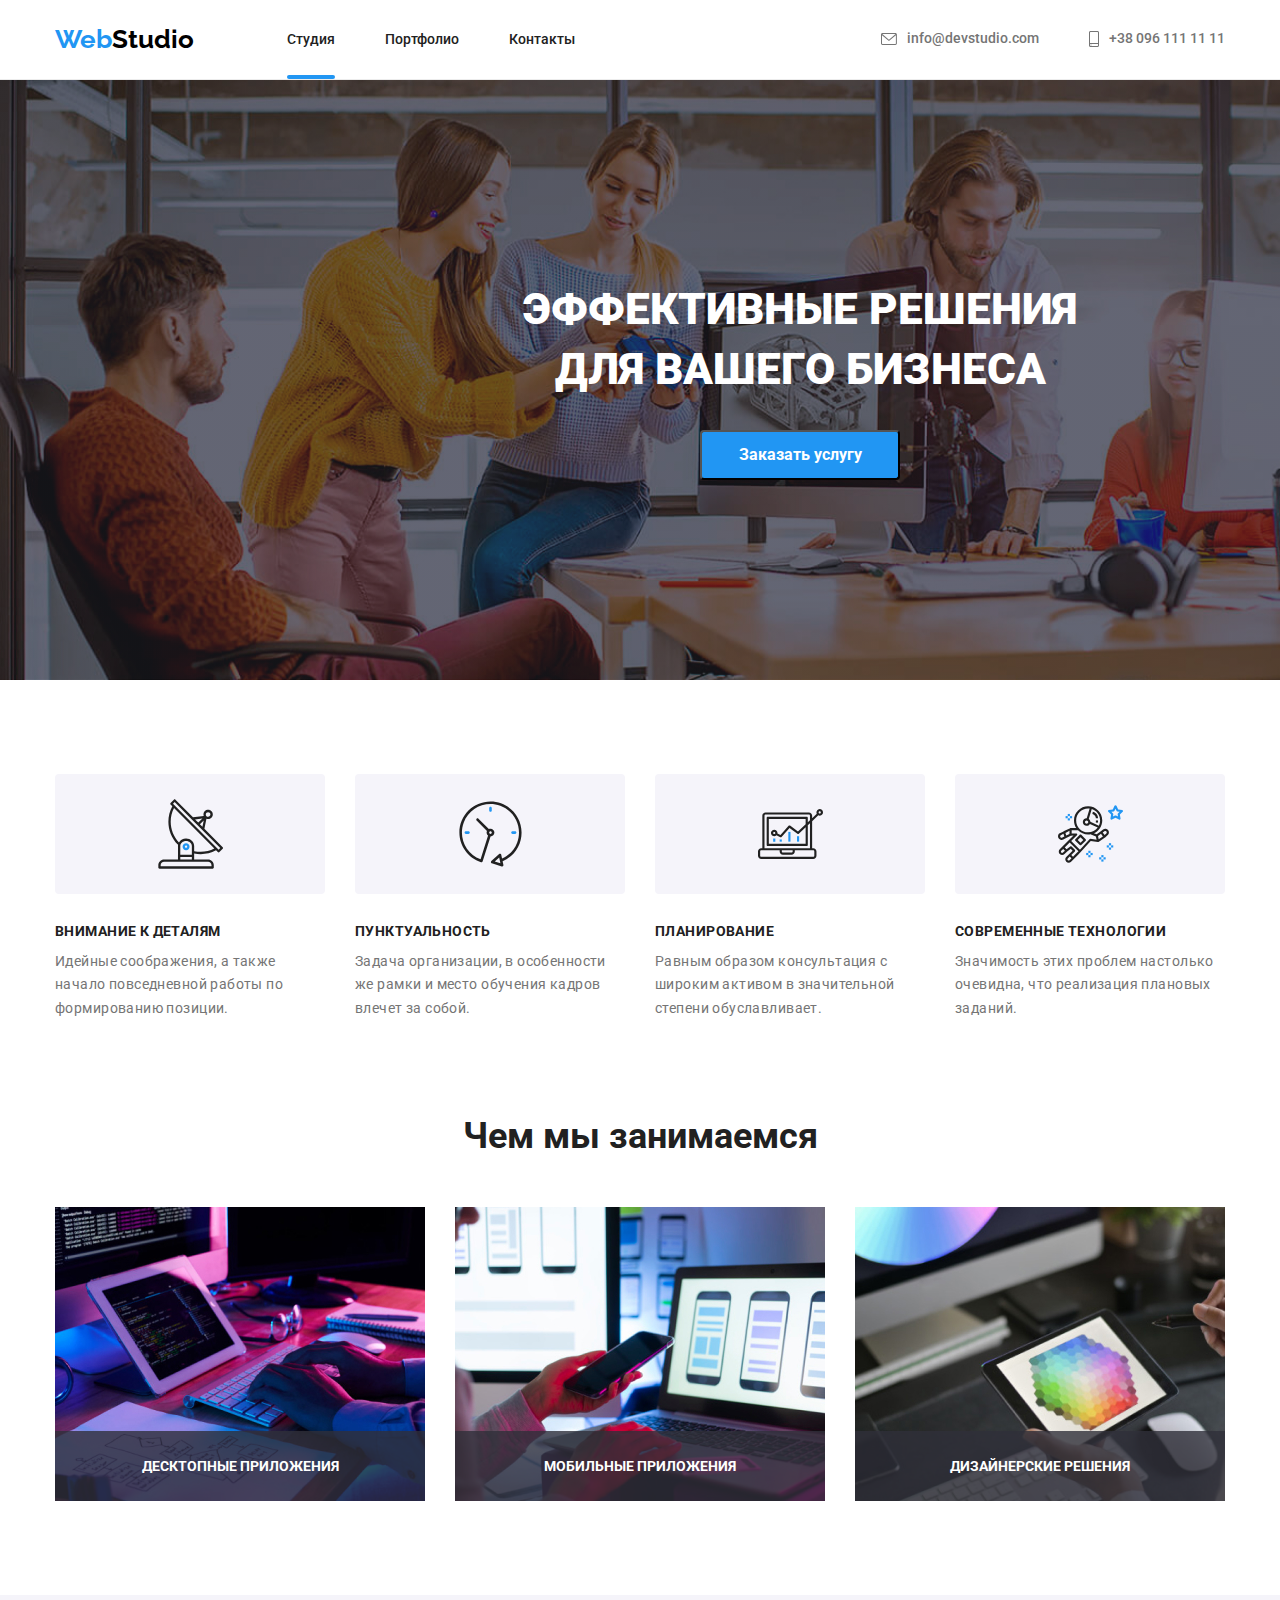
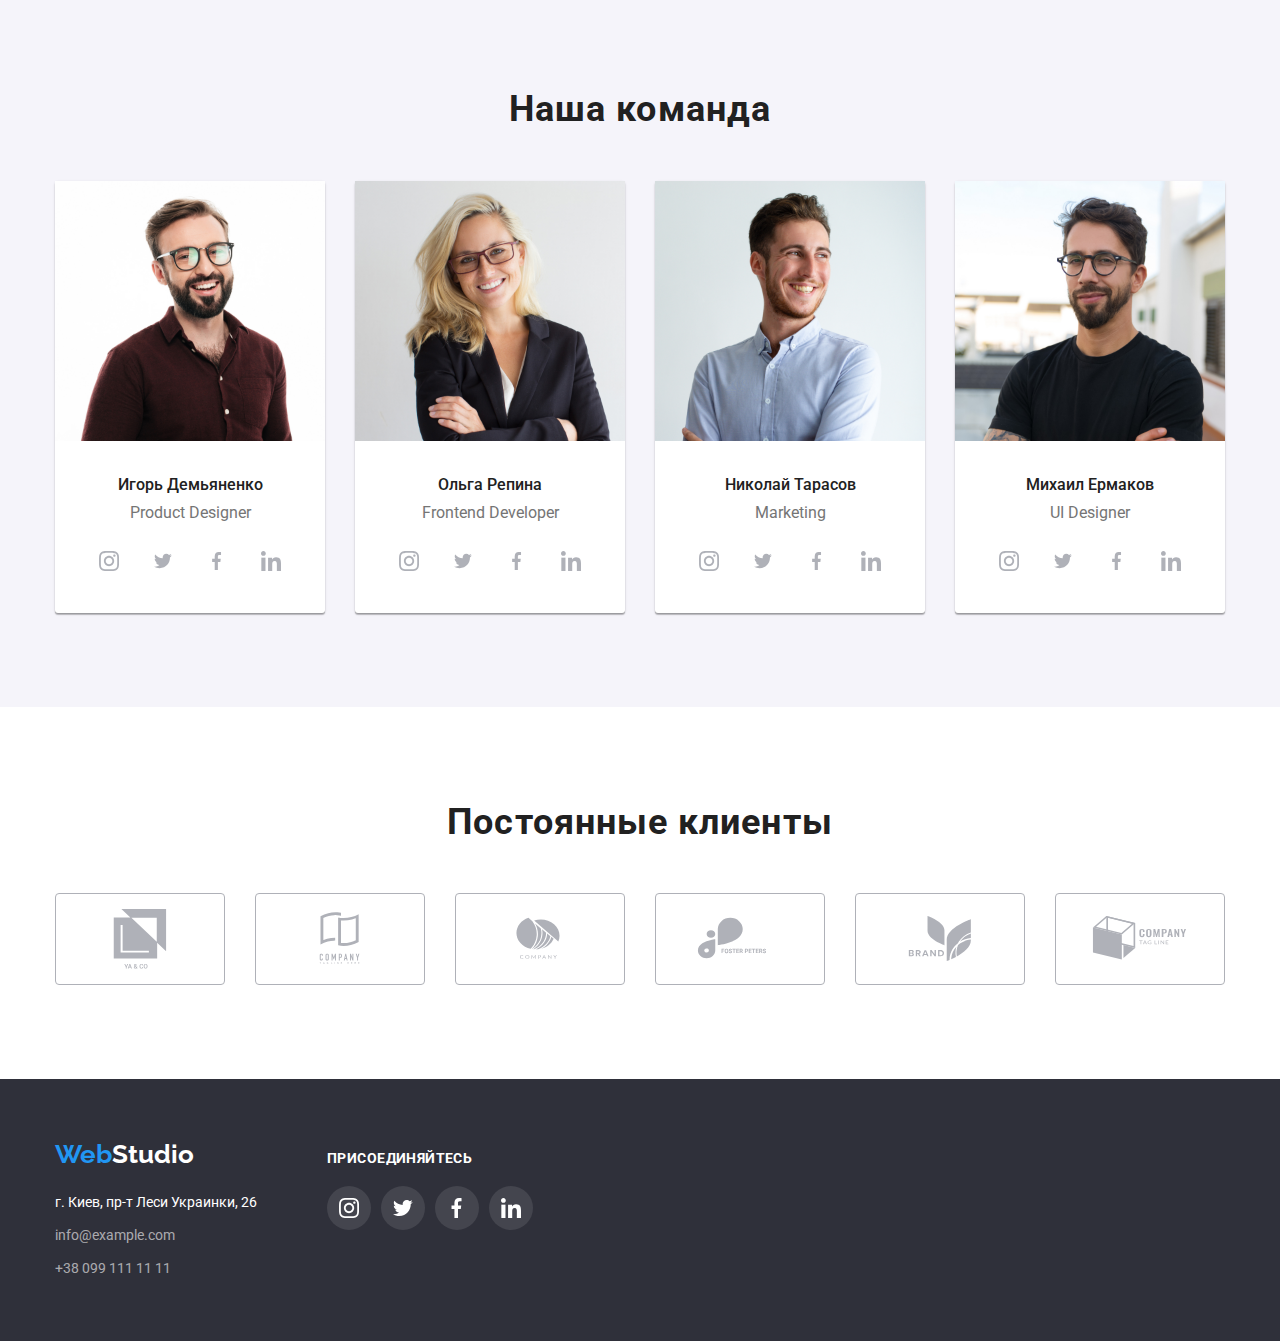
==== index.html @ a70786e5 "копия 5 ДЗ" ====
<!DOCTYPE html>
<html lang="en">
<head>
<meta charset="UTF-8">
<meta http-equiv="X-UA-Compatible" content="IE=edge">
<meta name="viewport" content="width=device-width, initial-scale=1.0">
<title>Document</title>
<link rel="preconnect" href="https://fonts.googleapis.com">
<link rel="preconnect" href="https://fonts.gstatic.com" crossorigin>
<link href="https://fonts.googleapis.com/css2?family=Raleway:wght@700&family=Roboto:wght@400;500;700;900&display=swap"
    rel="stylesheet">
<link rel="stylesheet" href="./css/modern-normalize.css">
<link rel="stylesheet" href="css/styles.css">
</head>
<body>
    <header class="header">
        <div class="container">
        <nav class="header-nav">
        <a href="./index.html" class="logo">Web<span class="black">Studio</span></a>
        <ul class="site-nav">
            <li class="items"><a href="./index.html" class="link current">Студия</a></li>
            <li class="items"><a href="./portfolio.html" class="link">Портфолио</a></li>
            <li class="items"><a href="" class="link">Контакты</a></li>
        </ul>
        <ul class="site-contacts">
            <li class="items">
                <a href="mailto:info@devstudio.com" class="site-contacts-link ">
                <svg class="header-icons" width="16px" height="12px">
                <use href="images/icons.svg#icon-envelope"></use>
                </svg>
                info@devstudio.com</a>
            </li>
            <li class="items">
                <a href="tel:+380961111111" class="site-contacts-link"">
                <svg class="header-icons" width="10px" height="16px">
                <use href="images/icons.svg#icon-smartphone"></use>
                </svg>
                +38 096 111 11 11</a>
            </li>
        </ul>
        </div>
    </header>
    <main>
    <section class="hero">
        <div class="container">
        <h1>Эффективные решения <br> для вашего бизнеса</h1>
        <button type="button" class="buttons" data-modal-open>Заказать услугу</button>
    </div>
    </section> 
    <section class="section-advantage">
        <div class="container">
            <ul class="advantage-logo-lits">    
            </ul>
        <ul class="advantage">
            <li class="list">
                <div class="advantage-logo-item">
                    <svg width="65px" height="70px">
                        <use href="./images/icons.svg#icon-group">
                        </use>
                    </svg>
                </div>
                <h3 class="meaning">Внимание к деталям</h3>
                <p class="example">Идейные соображения, а также начало повседневной работы по формированию позиции.</p>
            </li>
            <li class="list">
                <div class="advantage-logo-item">
                    <svg width="65px" height="70px">
                        <use href="./images/icons.svg#icon-clock">
                        </use>
                    </svg>
                </div>
                <h3 class="meaning">Пунктуальность</h3>
                <p class="example">Задача организации, в особенности же рамки и место обучения кадров влечет за собой.</p>
            </li>
            <li class="list">
                <div class="advantage-logo-item">
                    <svg width="65px" height="70px">
                        <use href="./images/icons.svg#icon-diagram">
                        </use>
                    </svg>
                </div>
                <h3 class="meaning">Планирование</h3>
                <p class="example">Равным образом консультация с широким активом в значительной степени обуславливает.</p>
            </li>
            <li class="list">
                <div class="advantage-logo-item">
                    <svg width="65px" height="70px">
                        <use href="./images/icons.svg#icon-astronaut">
                        </use>
                    </svg>
                </div>
                <h3 class="meaning">Современные технологии</h3>
                <p class="example">Значимость этих проблем настолько очевидна, что реализация плановых заданий.</p>
            </li>
        </ul> 
    </div>
    
    </section>
    <section class="section-line">
        <div class="container">
    <h2>Чем мы занимаемся</h2>
    <ul class="line">
    <li class="list">
        <img src="./images/computer.jpg" alt="работа на ПК" width="370">
    <p class="section-line-text">ДЕСКТОПНЫЕ ПРИЛОЖЕНИЯ</p>
    </li>
    <li class="list">
        <img src="./images/phone.jpg" alt="приложение для смартфона" width="370">
    <p class="section-line-text">МОБИЛЬНЫЕ ПРИЛОЖЕНИЯ</p>
    </li>
    <li class="list">
        <img src="./images/ipad.jpg" alt="выбор цвета на планшете" width="370">
    <p class="section-line-text">ДИЗАЙНЕРСКИЕ РЕШЕНИЯ</p>
    </li>
    </ul>
    </div>
    </section>
    <section class="section-employee">
        <div class="container">
        <h2>Наша команда</h2>
        <ul class="line">
            <li class="list">
                <img src="./images/igor.jpg" alt="фото Игоря" width="270">
                <div class="employee">
                <h3 class="name">Игорь Демьяненко</h3>
                <p class="department">Product Designer</p>
                <ul class="employee-logo-list">
                    <li class="employee-logo-item">
                        <a href="" class="employee-logo-link">
                            <svg class="employee-logo-icon" width="20px" height="20px">
                                <use href="images/icons.svg#icon-instagram"></use>
                            </svg>
                        </a>
                    </li>
                    <li class="employee-logo-item">
                        <a href="" class="employee-logo-link">
                            <svg class="employee-logo-icon" width="20px" height="16px">
                                <use href="images/icons.svg#icon-twitter"></use>
                            </svg>
                        </a>
                    </li>
                    <li class="employee-logo-item">
                        <a href="" class="employee-logo-link">
                            <svg class="employee-logo-icon" width="10px" height="20px">
                                <use href="images/icons.svg#icon-facebook"></use>
                            </svg>
                        </a>
                    </li>
                    <li class="employee-logo-item">
                        <a href="" class="employee-logo-link">
                            <svg class="employee-logo-icon" width="20px" height="20px">
                                <use href="images/icons.svg#icon-linkedin"></use>
                            </svg>
                        </a>
                    </li>
                </ul>
                </div>
            </li>
            <li class="list">
                
                <img src="./images/olga.jpg" alt="фото Ольги" width="270">
                <div class="employee">
                <h3 class="name">Ольга Репина</h3>
                <p class="department">Frontend Developer</p>
                <ul class="employee-logo-list">
                    <li class="employee-logo-item">
                        <a href="" class="employee-logo-link">
                            <svg class="employee-logo-icon" width="20px" height="20px">
                                <use href="images/icons.svg#icon-instagram"></use>
                            </svg>
                        </a>
                    </li>
                    <li class="employee-logo-item">
                        <a href="" class="employee-logo-link">
                            <svg class="employee-logo-icon" width="20px" height="16px">
                                <use href="images/icons.svg#icon-twitter"></use>
                            </svg>
                        </a>
                    </li>
                    <li class="employee-logo-item">
                        <a href="" class="employee-logo-link">
                            <svg class="employee-logo-icon" width="10px" height="20px">
                                <use href="images/icons.svg#icon-facebook"></use>
                            </svg>
                        </a>
                    </li>
                    <li class="employee-logo-item">
                        <a href="" class="employee-logo-link">
                            <svg class="employee-logo-icon" width="20px" height="20px">
                                <use href="images/icons.svg#icon-linkedin"></use>
                            </svg>
                        </a>
                    </li>
                </ul>
            </div>
            </li>
            <li class="list">
                <img src="./images/nikolay.jpg" alt="фото Николая" width="270">
                <div class="employee">
                <h3 class="name">Николай Тарасов</h3>
                <p class="department">Marketing</p>
                <ul class="employee-logo-list">
                    <li class="employee-logo-item">
                        <a href="" class="employee-logo-link">
                            <svg class="employee-logo-icon" width="20px" height="20px">
                                <use href="images/icons.svg#icon-instagram"></use>
                            </svg>
                        </a>
                    </li>
                    <li class="employee-logo-item">
                        <a href="" class="employee-logo-link">
                            <svg class="employee-logo-icon" width="20px" height="16px">
                                <use href="images/icons.svg#icon-twitter"></use>
                            </svg>
                        </a>
                    </li>
                    <li class="employee-logo-item">
                        <a href="" class="employee-logo-link">
                            <svg class="employee-logo-icon" width="10px" height="20px">
                                <use href="images/icons.svg#icon-facebook"></use>
                            </svg>
                        </a>
                    </li>
                    <li class="employee-logo-item">
                        <a href="" class="employee-logo-link">
                            <svg class="employee-logo-icon" width="20px" height="20px">
                                <use href="images/icons.svg#icon-linkedin"></use>
                            </svg>
                        </a>
                    </li>
                </ul>
            </div>
            </li>
            <li class="list">
                <img src="./images/mihail.jpg" alt="фото Михаила" width="270">
                <div class="employee">
                <h3 class="name">Михаил Ермаков</h3>
                <p class="department">UI Designer</p>
                <ul class="employee-logo-list">
                    <li class="employee-logo-item">
                        <a href="" class="employee-logo-link">
                            <svg class="employee-logo-icon" width="20px" height="20px">
                                <use href="images/icons.svg#icon-instagram"></use>
                            </svg>
                        </a>
                    </li>
                    <li class="employee-logo-item">
                        <a href="" class="employee-logo-link">
                            <svg class="employee-logo-icon" width="20px" height="16px">
                                <use href="images/icons.svg#icon-twitter"></use>
                            </svg>
                        </a>
                    </li>
                    <li class="employee-logo-item">
                        <a href="" class="employee-logo-link">
                            <svg class="employee-logo-icon" width="10px" height="20px">
                                <use href="images/icons.svg#icon-facebook"></use>
                            </svg>
                        </a>
                    </li>
                    <li class="employee-logo-item">
                        <a href="" class="employee-logo-link">
                            <svg class="employee-logo-icon" width="20px" height="20px">
                                <use href="images/icons.svg#icon-linkedin"></use>
                            </svg>
                        </a>
                    </li>
                </ul>
            </div>
            </li>
        </ul>
        </div>
    </section>
    <section class="company"> 
        <div class="container">
            <h2 class="company-name">
                Постоянные клиенты
            </h2>
            <ul class="company-logo-list">
                <li class="company-logo-item">
                    <a href="" class="company-logo-link">
                        <svg class="company-logo-icon" width="106px" height="60px">
                            <use href="images/icons.svg#icon-union"></use>
                        </svg>
                    </a>
                </li>
                <li class="company-logo-item">
                    <a href="" class="company-logo-link">
                        <svg class="company-logo-icon" width="106px" height="60px">
                            <use href="images/icons.svg#icon-company"></use>
                        </svg>
                    </a>
                </li>
                <li class="company-logo-item">
                    <a href="" class="company-logo-link">
                        <svg class="company-logo-icon" width="106px" height="60px">
                            <use href="images/icons.svg#icon-orange"></use>
                        </svg>
                    </a>
                </li>
                <li class="company-logo-item">
                    <a href="" class="company-logo-link">
                        <svg class="company-logo-icon" width="106px" height="60px">
                            <use href="images/icons.svg#icon-foster"></use>
                        </svg>
                    </a>
                </li>
                <li class="company-logo-item">
                    <a href="" class="company-logo-link">
                        <svg class="company-logo-icon" width="106px" height="60px">
                            <use href="images/icons.svg#icon-brand"></use>
                        </svg>
                    </a> 
                </li>
                <li class="company-logo-item">
                    <a href="" class="company-logo-link">
                        <svg class="company-logo-icon" width="106px" height="60px">
                            <use href="images/icons.svg#icon-tag"></use>
                        </svg>
                    </a>
                </li>
            </ul>
        </div>     
    </section>
    </main>
    <footer class="footer-section">
        <div class="container">
            <ul class="footer-nav">
                <li>
                    <a href="./index.html" class="logo">Web<span class="white">Studio</span></a>
                    <p>г. Киев, пр-т Леси Украинки, 26</p>
                    <ul>
                        <li class="link"><a href="mailto:info@example.com" class="collor">info@example.com</a></li>
                        <li class="link"><a href="tel:+380991111111" class="collor">+38 099 111 11 11</a></li>
                    </ul>
                </li>
                <li class="conecting-list">
                    <h3>ПРИСОЕДИНЯЙТЕСЬ</h3>
                    <ul class="footer-logo-list">
                        <li class="footer-logo-item">
                            <a href="" class="footer-logo-link">
                                <svg class="footer-logo-icon" width="20px" height="20px">
                                    <use href="images/icons.svg#icon-instagram"></use>
                                </svg>
                            </a>
                        </li>
                        <li class="footer-logo-item">
                            <a href="" class="footer-logo-link">
                                <svg class="footer-logo-icon" width="20px" height="20px">
                                    <use href="images/icons.svg#icon-twitter"></use>
                                </svg>
                            </a>
                        </li>
                        <li class="footer-logo-item">
                            <a href="" class="footer-logo-link">
                                <svg class="footer-logo-icon" width="20px" height="20px">
                                    <use href="images/icons.svg#icon-facebook"></use>
                                </svg>
                            </a>
                        </li>
                        <li class="footer-logo-item">
                            <a href="" class="footer-logo-link">
                                <svg class="footer-logo-icon" width="20px" height="20px">
                                    <use href="images/icons.svg#icon-linkedin"></use>
                                </svg>
                            </a>
                        </li>
                    </ul>
                </li>
            </ul>
        </div>
    </footer>
<div class="backdrop is-hidden" data-modal>
    <div class="modal">
        <button type="button" class="modal-close" data-modal-close>
            <svg class="modal-button-close" width="11px" height="11px">
                <use href="images/icons.svg#icon-close"></use>
            </svg> 
        </button>
    </div>
</div>   
<script src="./js/modal.js"></script>
</body>
</html>
---- css/styles.css ----
:root {
  --primary-text-collor: #757575;
  --title-text-collor: #212121;
  --accent-collor: #2196f3;
  --white-collor: #ffffff;
}

/* основной цвет текста #757575 */
/* вторичный цвет текста #212121 */
/* текст с прозрачностью rgba(255, 255, 255, 0.6)*/
/* белый #FFFFFF */
/* акцент #2196F3 */

h1,
h2,
h3,
h4,
h5,
h6,
p {
  margin: 0;
}
ul {
  margin: 0;
  padding: 0;
}
li {
  list-style-type: none;
}
a {
  text-decoration: none;
}

body {
  background-color: var(--white-collor);
  color: var(--primary-text-collor);
  font-family: roboto, sans-serif;
}
/* logo */
.header {
  padding-top: 24px;
  padding-bottom: 24px;
  border-bottom: 1px solid #ececec;
}
.header-nav {
  display: flex;
  align-items: center;
}

.site-contacts .items {
  margin-right: 50px;
}
.site-contacts .items:last-child {
  margin-right: 0;
}
.site-nav .items {
  margin-right: 50px;
}
.site-nav .items:last-child {
  margin-right: 0;
}
.site-nav {
  margin-left: 93px;
}

.logo {
  font-family: raleway;
  font-weight: bold;
  font-size: 26px;
  line-height: 1.19;
  color: #2196f3;
}
.logo .black {
  color: #000000;
}
/* site-nav */
.site-nav {
  display: flex;
  align-items: center;
}

.site-nav .link{
   color: var(--title-text-collor);
   position: relative;
   transition: color 250ms linear;
}
.current::after {
  content: '';
  width: 100%;
  height: 4px;
  background-color: #2196f3;
  border-radius: 4px;
  position: absolute;
  bottom: -32px;
  left: 0;
}
.site-nav a {
  color: var(--title-text-collor);
  font-weight: 500;
  font-size: 14px;
  line-height: 1.14;
}
.site-nav .link:hover,
.site-nav .link:focus {
  color: #2196f3;
}
/* site-contacts */
.site-contacts {
  display: flex;
  margin-left: auto;
}
.site-contacts-link {
  color: var(--primary-text-collor);
  font-weight: 500;
  font-size: 14px;
  line-height: 1.14;
  display: flex;
  justify-content: center;
  align-items: center;
    transition: color 250ms linear;
}
.header-icons {
  margin-right: 10px;
  fill: var(--primary-text-collor);
}

.site-contacts-link:focus,
.site-contacts-link:hover {
  color: #2196f3;
}
.site-contacts-link:focus .header-icons,
.site-contacts-link:hover .header-icons {
  fill:#2196f3 ;
}
  /*footer-section */
.footer-section {
  font-size: 14px;
  line-height: 1.71;
  color: var(--white-collor);
  background-color: #2f303a;
  padding-top: 60px;
  padding-bottom: 60px;
}
.logo .white {
  color: var(--white-collor);
}
.footer-section p {
  margin-top: 20px;
}
.footer-section .link {
  margin-top: 9px;
  transition: color 250ms linear, background-color 250ms linear;
}
.footer-section .collor {
  color: rgba(255, 255, 255, 0.6);
}
.footer-section .link:hover,
.footer-section .link:focus {
  color: #2196f3;
}
.footer-logo-list {
    display: flex;
    justify-content: center;
  }
  .footer-logo-item:not(:last-child) {
    margin-right: 10px;
  }
  .footer-logo-item {
    display: flex;
    align-items: center;
    justify-content: center;
    width: 44px;
    height: 44px;
  }

  .footer-logo-link {
    width: 100%;
    height: 100%;
    border-radius: 50%;
    display: flex;
    align-items: center;
    justify-content: center;
    background-color: rgba(255, 255, 255, 0.1);
    transition: background-color 250ms linear, fill 250ms linear ;
  }
  .footer-logo-icon{
    fill:  rgba(255, 255, 255, 1);
    transition: background-color 2500ms linear;
  }
  .footer-logo-link:hover,  
  .footer-logo-link:focus {
    background-color: #2196f3;
  }
  .footer-logo-link:hover .footer-logo-icon,
  .footer-logo-link:focus .footer-logo-icon {
    fill:  rgba(255, 255, 255, 1);
    background-color:#2196f3;
  }
  .footer-nav{
    display: flex;
    align-items: baseline;
  }
  .conecting-list{
    margin-left: 70px;
  }
  .conecting-list h3{
  font-family: Roboto;
  font-size: 14px;
  font-style: normal;
  font-weight: 700;
  line-height: 16px;
  letter-spacing: 0.03em;
  text-align: left;
  margin-bottom: 20px;

  }
  /* hero */
  .hero {
    background-color: #2f303a;
    background-image: linear-gradient(
        rgba(47, 48, 58, 0.4),
        rgba(47, 48, 58, 0.4)
      ),
      url(../images/hero.jpg);
    background-repeat: no-repeat;
    background-position: center;
    text-align: center;
    padding-top: 200px;
    padding-bottom: 200px;
    max-width: 1600px;
    min-width: 1600px;
    margin: 0 auto;
  }

  .hero h1 {
    font-weight: 900;
    font-size: 44px;
    line-height: 1.36;
    color: var(--white-collor);
    text-transform: uppercase;
    margin-bottom: 30px;
  }
  .hero .buttons {
    font-family: roboto, sans-serif;
    font-weight: bold;
    font-size: 16px;
    line-height: 1.87;
    width: 200px;
    height: 50px;
    border-radius: 4px;
    color: var(--white-collor);
    background: #2196f3;
  }
  /* section-line */
  .line {
    display: flex;
  }
  .line .list:not(:last-child) {
    margin-right: 30px;
  }
  /* section-advantage */
  .section-advantage {
    padding-top: 94px;
    padding-bottom: 94px;
  }
  .advantage-logo-lits {
    display: flex;
  }
  .advantage-logo-item {
    display: flex;
    align-items: center;
    justify-content: center;
    width: 270px;
    height: 120px;
    background-color: #f5f4fa;
    margin-bottom: 30px;
    border-radius: 4px;
  }
  .advantage-logo-item:not(:last-child) {
    margin-right: 30px;
  }

  .advantage-logo-icon {
    width: 100%;
    height: 100%;
  }
  .advantage {
    display: flex;
  }
  .advantage .list {
    width: 270px;
  }
  .advantage .list:not(:last-child) {
    margin-right: 30px;
  }
  /* .section-line */
  .section-line {
    padding-bottom: 94px;
  }
  .section-line .line {
    justify-content: center;
  }

  .section-line h2 {
    text-align: center;
    color: #212121;
    margin-bottom: 50px;
    font-size: 36px;
    line-height: 42px;
  }
  .section-line .list:not(:last-child) {
    margin-right: 30px;
  }
  /* .images-text-wrap{
  position: relative;
  overflow: hidden;
}
  .images-text{
  position: absolute;
  left: 0;
  top: 0;
  font-style: 18px;
  line-height: 1.5;
  padding: 63px 24px;
  color: #ffffff;
  background-color: rgba(33, 150, 243, 0.9);
  height: 100%;
  transform: translateY(100%);
  transition: transform 250ms;
} */
  .section-line .list{
    position: relative;
    display: flex;
  }
  .section-line-text{
    width: 370px;
    height: 70px;
    padding-top: 27px;
    color: #FFFFFF;
    left: 0;
    bottom: 0;
    position: absolute;
    font-family: Roboto;
    font-size: 14px;
    font-style: normal;
    font-weight: 700;
    line-height: 1.17;
    text-align: center;
    background-color: rgba(47, 48, 58, 0.8);
; 
  }
  .section-advantage .meaning {
    font-weight: bold;
    font-size: 14px;
    line-height: 1.14;
    letter-spacing: 0.03em;
    text-transform: uppercase;
    color: var(--title-text-collor);
    margin-bottom: 10px;
  }
  .section-advantage .example {
    font-size: 14px;
    line-height: 1.71;
    letter-spacing: 0.03em;
  }
  /* section-line */
  .section-advantage h2 {
    font-size: 36px;
    line-height: 1.16;
    text-align: center;
    letter-spacing: 0.03em;
    color: var(--title-text-collor);
    margin-bottom: 50px;
  }
  .section-employee {
    background-color: #f5f4fa;
    padding-top: 94px;
    padding-bottom: 94px;
  }
  /*section-employee  */
  .section-employee .line {
    display: flex;
    box-sizing: border-box;
  }
  .section-employee h2 {
    font-size: 36px;
    line-height: 1.16;
    text-align: center;
    letter-spacing: 0.03em;
    color: var(--title-text-collor);
    margin-bottom: 50px;
  }
  .section-employee .name {
    font-weight: 500;
    font-size: 16px;
    line-height: 1.18;
    margin-bottom: 10px;
    color: var(--title-text-collor);
  }
  .employee {
    padding-top: 30px;
    padding-bottom: 30px;
  }
  .section-employee .department {
    font-size: 16px;
    line-height: 1.18;
    margin-bottom: 16px;
  }
  .section-employee .list {
    text-align: center;
    background-color: #ffffff; 
    
  }
  .section-employee .list{
    border-radius: 3px;
    offset: 0px, 1px;
    box-shadow: 0px 2px 1px 0px rgba(0, 0, 0, 0.2), 0px 1px 1px 0px rgba(0, 0, 0, 0.14),0px 1px 3px 0px rgba(0, 0, 0, 0.12);

  }

  .employee-logo-list {
    display: flex;
    justify-content: center;
  }
  .employee-logo-item:not(:last-child) {
    margin-right: 10px;
  }
  .employee-logo-item {
    display: flex;
    align-items: center;
    justify-content: center;
    width: 44px;
    height: 44px;
  }

  .employee-logo-link {
    width: 100%;
    height: 100%;
    border-radius: 50%;
    display: flex;
    align-items: center;
    justify-content: center;
    transition: background-color 250ms linear, fill 250ms linear ;
  }
  .employee-logo-icon{
    fill:  rgba(175, 177, 184, 1);

;
  }
  .employee-logo-link:hover,
  .employee-logo-link:focus {
    background-color: #2196f3;
  }
  .employee-logo-link:hover .employee-logo-icon,
  .employee-logo-link:focus .employee-logo-icon {
    fill: #ffffff;
}

/* portfolio buttons  */
.section-portfolio {
  padding-top: 94px;
  padding-bottom: 94px;
}

.buttons-line {
  display: flex;
  justify-content: center;
  margin-bottom: 50px;
}
.section-portfolio {
  padding-top: 94px;
  padding-bottom: 94px;
}
.buttons-line :not(:last-child) {
  margin-right: 8px;
}
.section-portfolio .buttons {
  font-family: roboto, sans-serif;
  background-color: rgba(245, 244, 250, 1);
  border-radius: 4px;
  color: var(--title-text-collor);
  font-weight: 500;
  font-size: 16px;
  line-height: 1.63;
  padding: 6px 22px;
  transition: background-color 250ms linear, color 250ms linear ;
}

.section-portfolio .buttons:hover,
.section-portfolio .buttons:focus {
  background-color: #2196f3;
  color: var(--white-collor);
}
.content-line {
  display: flex;
  flex-wrap: wrap;
  
}
.portfolio-list {
  padding-top: 20px;
  padding-bottom: 20px;
  padding-right: 24px;
  padding-left: 24px;
}
.content-line .list {
  width: 370px;
  max-height: 404px;
  margin-right: 30px;
  margin-top: 0;
  margin-bottom: 30px;
  border: 1px solid rgba(238, 238, 238, 1);
  offset: 0px, 1px;
  transition: background-color 250ms linear, color 250ms linear, box-shadow 250ms linear;
  position: relative;
}
.content-line .list:focus,
.content-line .list:hover{
  box-shadow: 1px 4px 6px 0px rgba(0, 0, 0, 0.16), 0px 4px 4px 0px rgba(0, 0, 0, 0.06), 0px 1px 1px 0px rgba(0, 0, 0, 0.12);
}

.content-line .list:nth-child(3n + 3) {
  margin-right: 0;
}
.content-line .list:nth-child(7n + 1) {
  margin-bottom: 0;
}


.section-portfolio h3 {
  font-size: 18px;
  line-height: 2;
  color: var(--title-text-collor);
  margin-bottom: 4px;
}
.section-portfolio p {
  font-size: 16px;
  line-height: 1.87;}

.content-line .list:hover .images-text{
  transform: translateY(0);
}
.images-text-wrap{
  position: relative;
  overflow: hidden;
}
  .images-text{
  position: absolute;
  left: 0;
  top: 0;
  font-size: 18px;
  line-height: 1.5;
  padding: 63px 24px;
  color: #ffffff;
  background-color: rgba(33, 150, 243, 0.9);
  height: 100%;
  transform: translateY(100%);
  transition: transform 250ms;
}

.company-logo-lits {
    display: flex}

.company-name{
  margin-bottom: 50px;
font-family: Roboto;
font-size: 36px;
font-style: normal;
font-weight: 700;
line-height: 42px;
letter-spacing: 0.03em;
text-align: center;
color: rgba(33, 33, 33, 1);
}

.company {
    padding-top: 94px;
    padding-bottom: 94px;
  }
  .company-logo-list {
    display: flex;
  }
  .company-logo-link{
       display: flex;
    align-items: center;
    justify-content: center;
    width: 170px;
    height: 92px;
    background-color: #ffffff;
    margin-bottom: 30px;
    border-radius: 4px;
    border: 1px
    border-color: rgba(175, 177, 184, 1);
    border: 1px solid #AFB1B8;
    box-sizing: border-box;
    border-radius: 4px;
    margin-bottom: 0;
   }
  .company-logo-item {
    display: flex;
    align-items: center;
    justify-content: center;
  }
  .company-logo-item:not(:last-child) {
    margin-right: 30px;
  }
  .company-logo-icon {
    fill: rgba(175, 177, 184, 1);
    transition: background-color 250ms linear, fill 250ms linear;
  }
  .company-logo-link:hover,
  .company-logo-link:focus {
    border-color: #2196f3;
  }
  .company-logo-link:hover .company-logo-icon,
  .company-logo-link:focus .company-logo-icon {
    fill: rgba(33, 150, 243, 1);
;}

  
.dell {
  display: none;
  font-size: 0;
}


.container {
  width: 1200px;
  padding-right: 15px;
  padding-left: 15px;
  margin: 0 auto;
}
.backdrop{
  width: 100vw;
  height: 100vh;
  background: rgba(0, 0, 0, 0.2);
  position: fixed;
  top: 0;
  left: 0;
  transition: opacity 300ms, visibility 300ms;
}
.backdrop.is-hidden .modal {
 
  transform: scale(1.5) rotateY(270deg) translate(100px, 100px);

 transition: transform 600ms;}
.modal{
  width: 528px;
  min-height: 581px;
  background-color: #ffffff;
  border-radius: 4px;
  position: absolute;
  top: 50%;
  left: 50%;
  transition: transform 500ms;
  transform: scale(1) rotate(0) translate(-50%, -50%);
  
}
.modal-close{
  position: absolute;
  top: 8px;
  right: 8px;
  width: 30px;
  height: 30px;
  background-color: transparent;
  border-radius: 50%;
  border: 1px solid rgba(0, 0, 0, 0.1);
  display: flex;
  align-items: center;
  justify-content: center;
}
.is-hidden{
  visibility: hidden;
  opacity: 0;
  pointer-events: none;
}
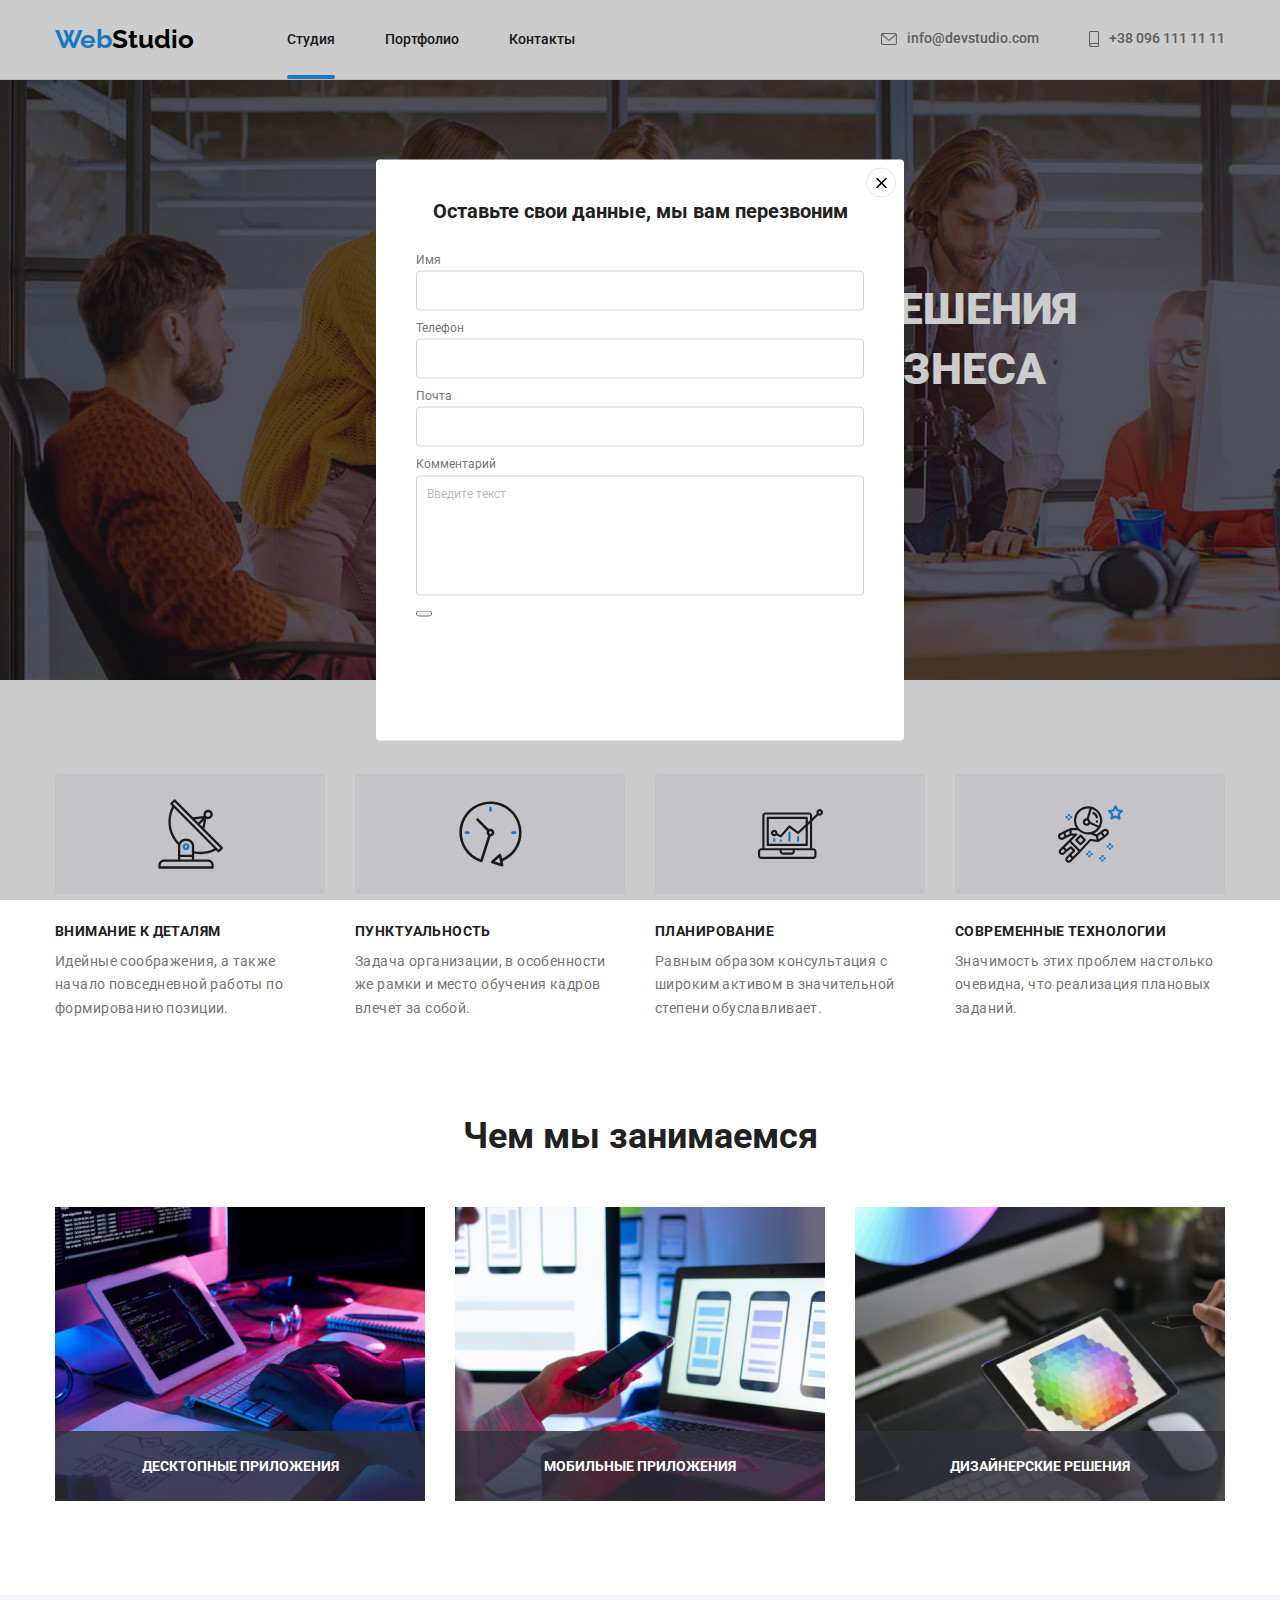
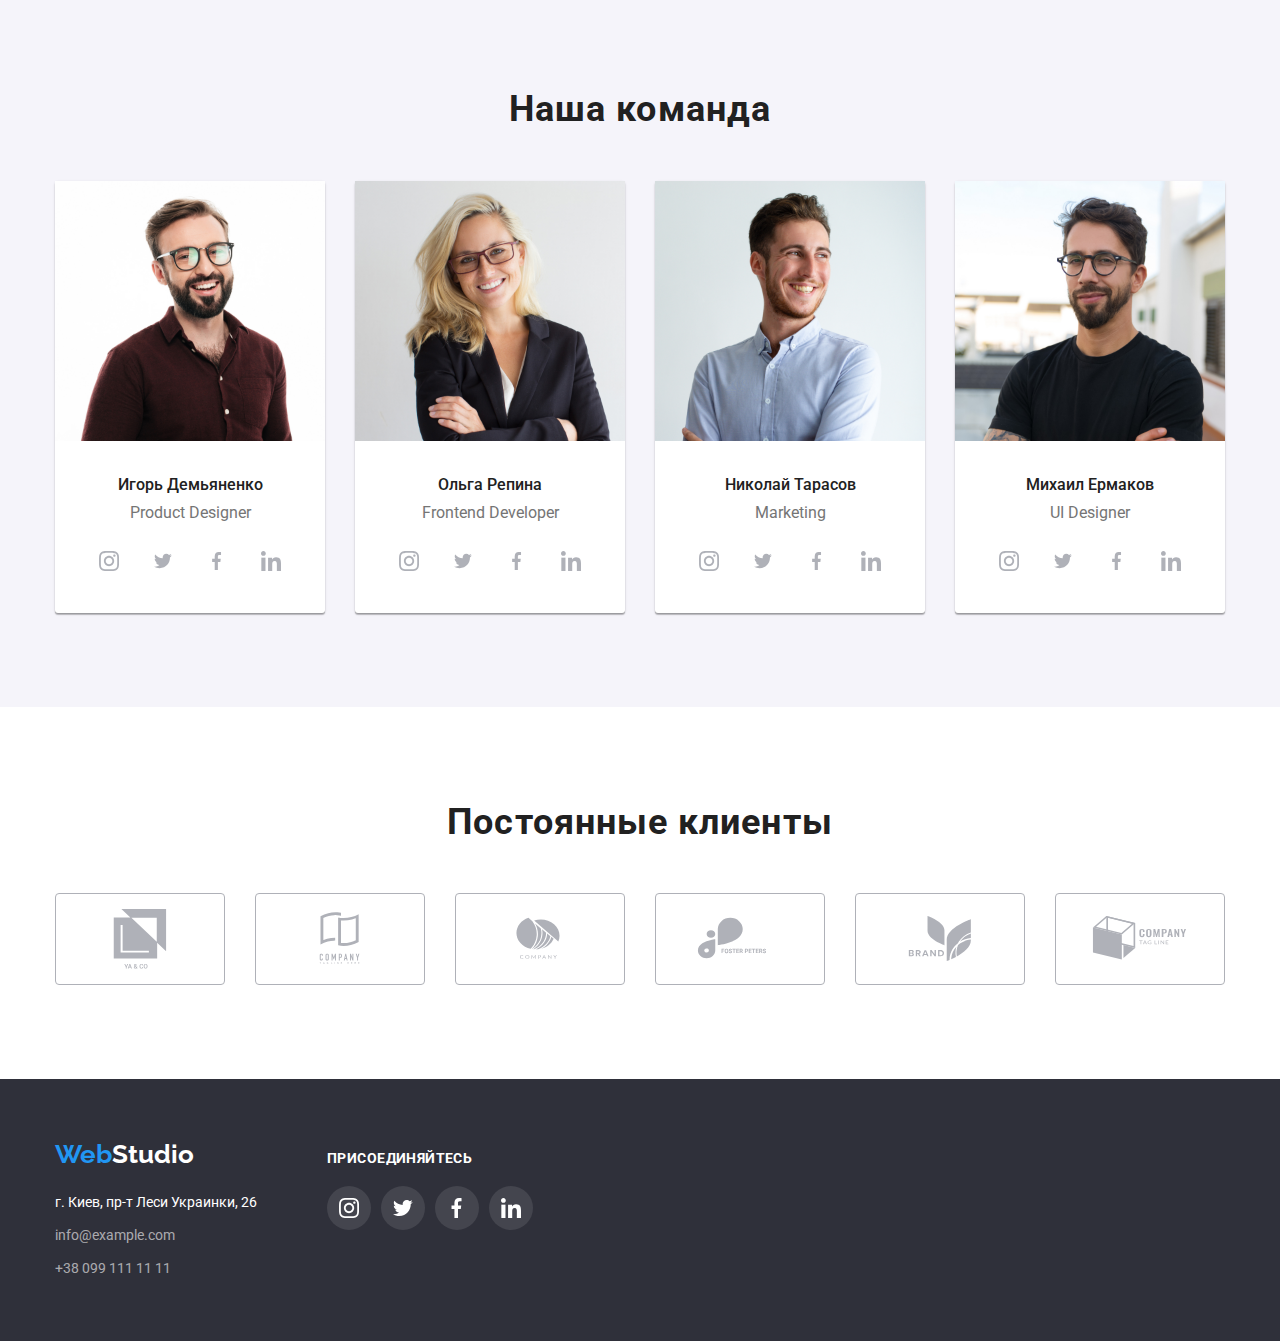
==== commit 24f26294: "верстка инпутов" ====
--- a/index.html
+++ b/index.html
@@ -370,15 +370,57 @@
             </ul>
         </div>
     </footer>
-<div class="backdrop is-hidden" data-modal>
+<div class="backdrop " data-modal>
     <div class="modal">
         <button type="button" class="modal-close" data-modal-close>
             <svg class="modal-button-close" width="11px" height="11px">
                 <use href="images/icons.svg#icon-close"></use>
             </svg> 
         </button>
+        <p class="modal-title">Оставьте свои данные, мы вам перезвоним</p>
+        <form action="#" class="modal-form"> 
+            <div class="modal-for-field">
+            <label for="user-name" class="modal-form-text">Имя</label>
+            <input 
+                type="text" 
+                name="user-name" 
+                class="modal-input" 
+                required 
+                id="user-name"
+                />
+            </div>
+            <div class="modal-for-field">
+            <label for="user-tel" class="modal-form-text">Телефон</label>
+            <input 
+                type="tel" 
+                name="user-tel" 
+                class="modal-input" 
+                required
+                id="user-tel"/>
+            </div>
+            <div class="modal-for-field">   
+            <label for="user-mail" class="modal-form-text">Почта</label>
+                <input 
+                type="email" 
+                name="user-mail" 
+                class="modal-input" 
+                id="user-mail"
+                />
+            </div>
+            <div class="modal-for-field">
+                <label for="user-text" class="modal-form-text">Комментарий</label>
+                <textarea 
+                name="user-text" 
+                id="user-text"
+                class="modal-text"
+                placeholder="Введите текст"
+                ></textarea>
+            </div>
+            
+            <button type="submit">   </button>
+        </form>
     </div>
 </div>   
-<script src="./js/modal.js"></script>
+<!-- <script src="./js/modal.js"></script> -->
 </body>
 </html>--- a/css/styles.css
+++ b/css/styles.css
@@ -672,4 +672,50 @@
   visibility: hidden;
   opacity: 0;
   pointer-events: none;
-} +} 
+.modal{
+  padding: 40px;
+}
+.modal-title{
+  font-size: 20px;
+  font-weight: 700;
+  line-height: 1.17;
+  color: rgba(33, 33, 33, 1);
+text-align: center;
+margin-bottom: 30px;
+}
+.modal-input{
+  width: 100%;
+  margin-bottom: 10px;
+  height: 40px;
+  border: 1px solid rgba(33, 33, 33, 0.2);
+  box-sizing: border-box;
+  border-radius: 4px;
+  outline: none;
+  padding-right: 10px;
+  padding-left: 10px;
+  background-color: transparent;
+}
+.modal-form-text{
+  font-size: 12px;
+  line-height: 1.17;
+  display: block;
+  color: rgba(117, 117, 117, 1);
+  margin-bottom: 4px;
+}
+.modal-text{
+  width: 100%;
+  border: 1px solid rgba(33, 33, 33, 0.2);
+  box-sizing: border-box;
+  border-radius: 4px;
+  outline: none;
+  height: 120px;
+  padding: 10px;
+  resize: none;
+}
+.modal-text::placeholder{
+  font-size: 12px;
+  line-height: 1.17;
+  color: rgba(117, 117, 117, 0.5);
+;
+}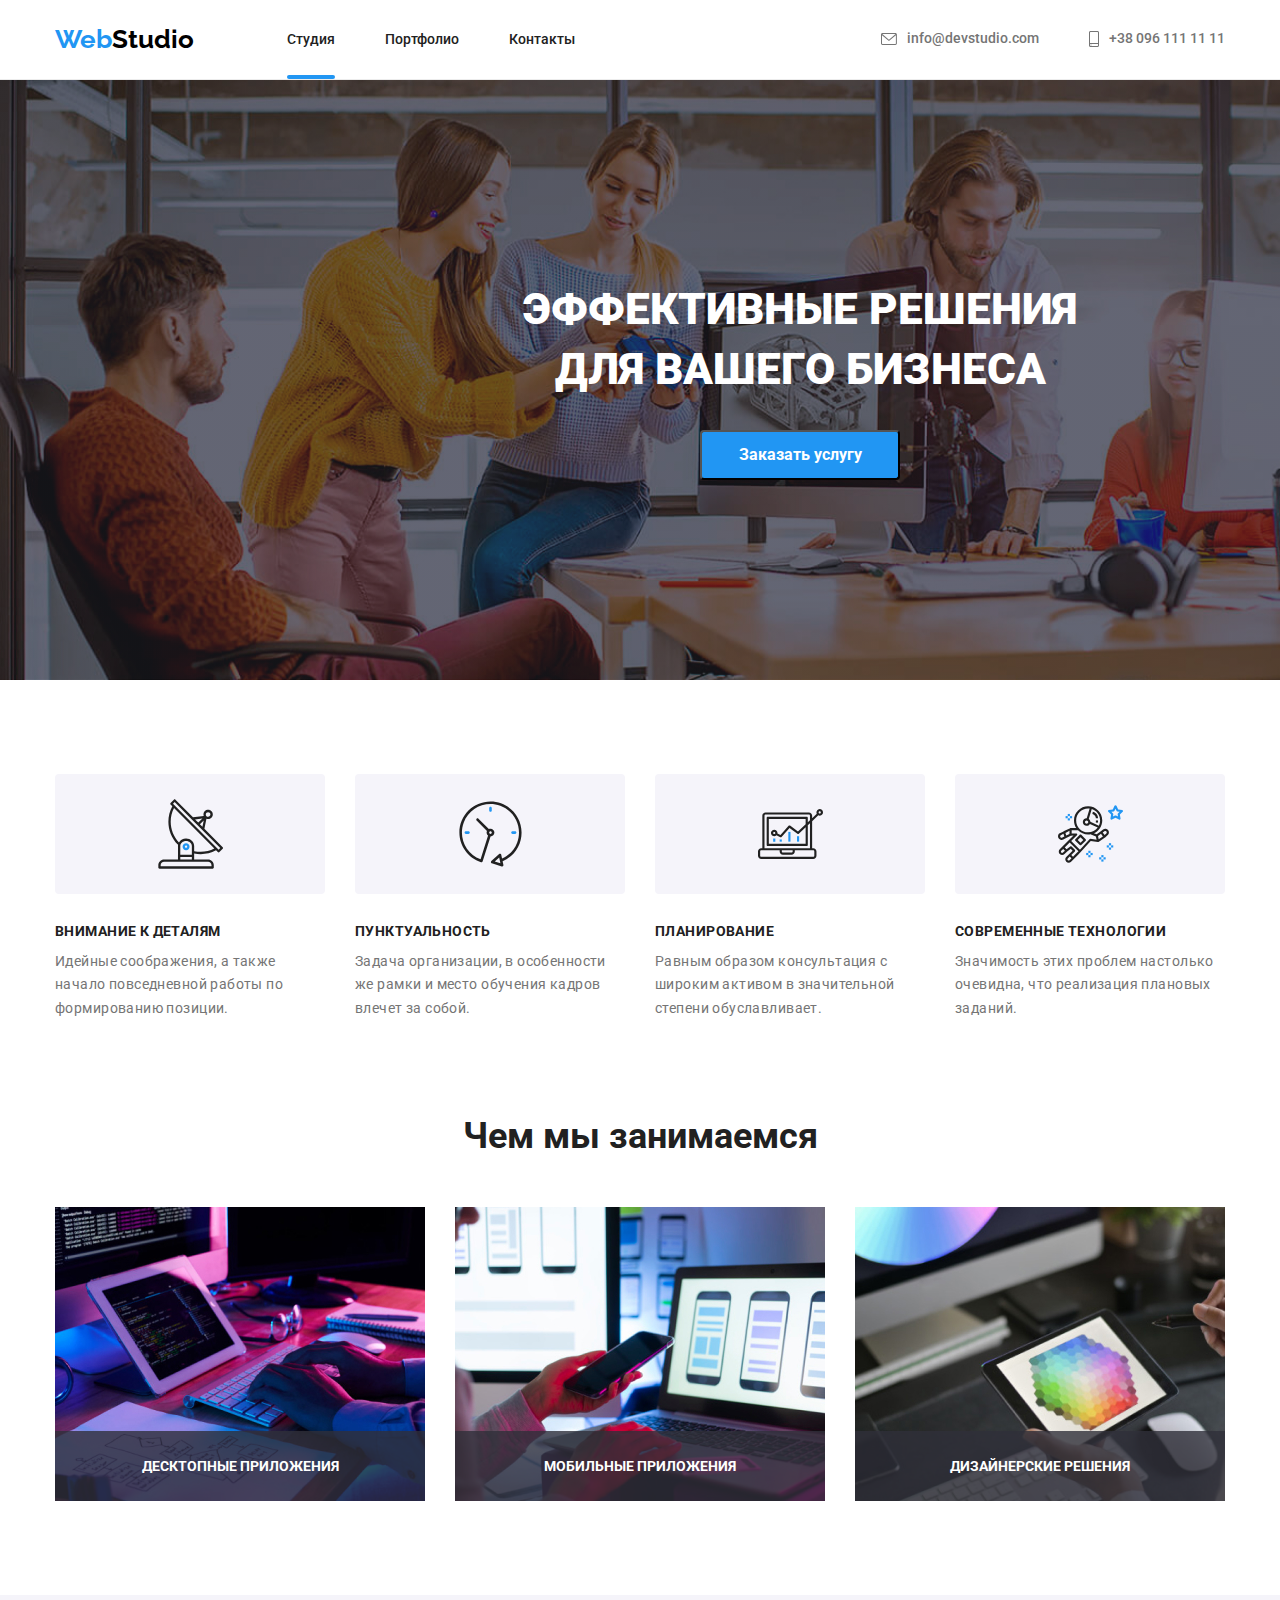
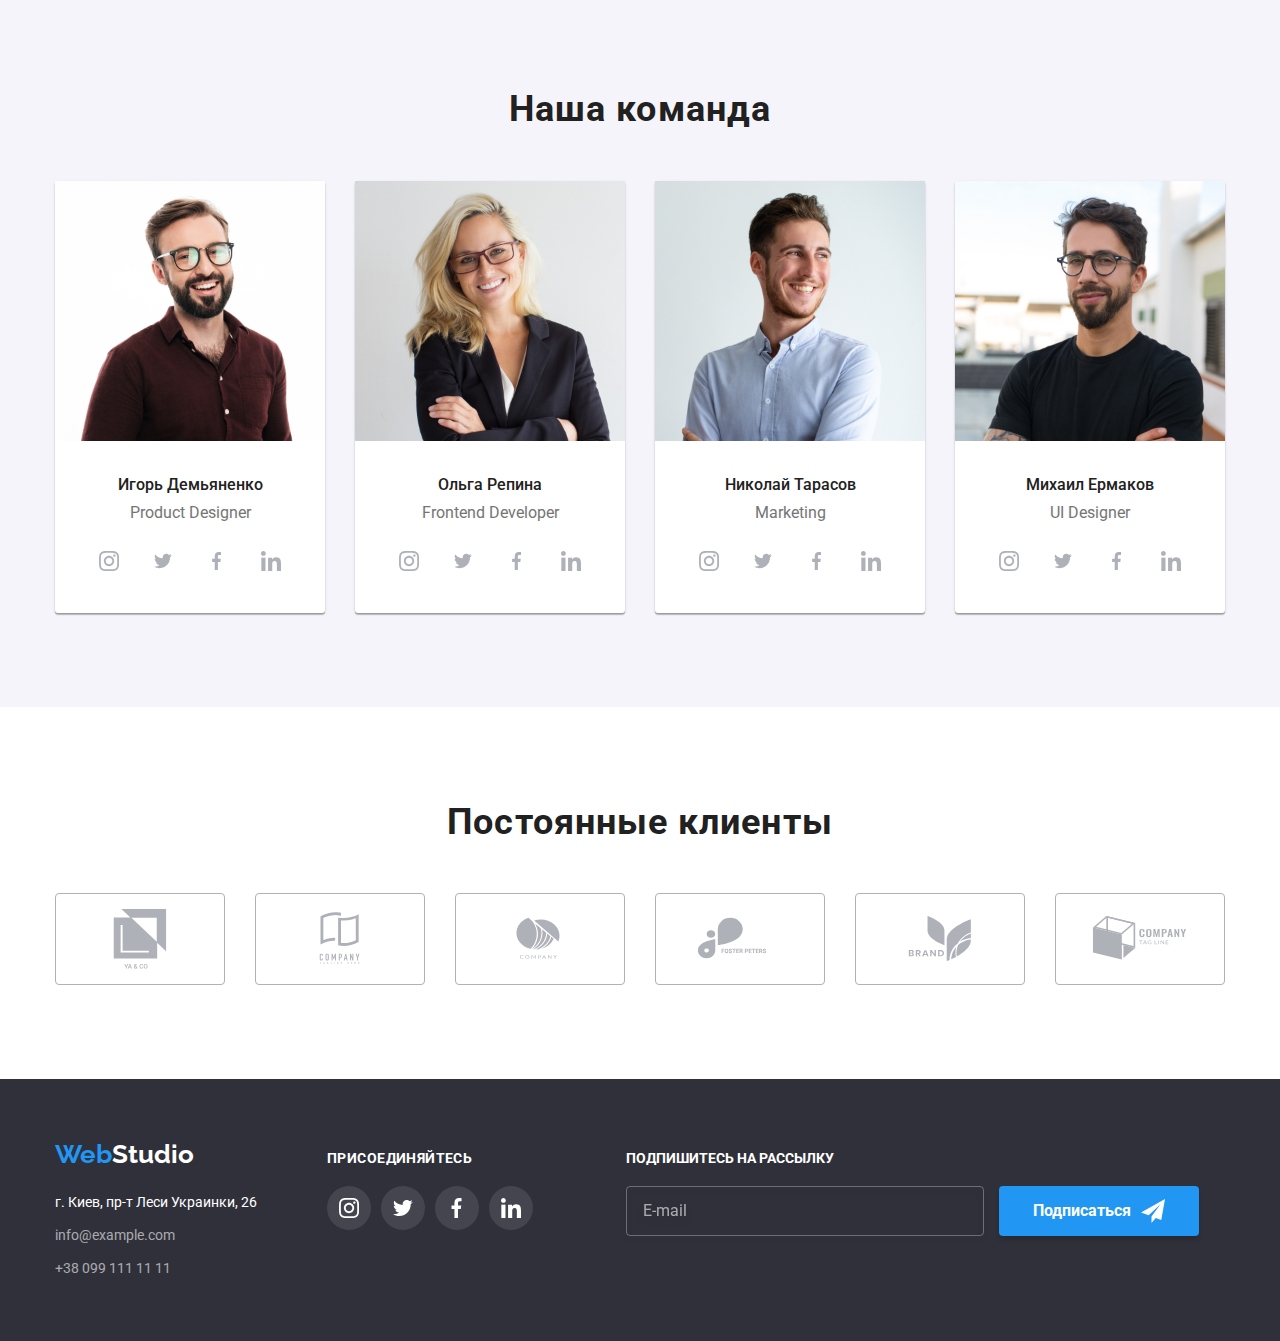
==== commit 3efe4a68: "конечный результат" ====
--- a/index.html
+++ b/index.html
@@ -364,13 +364,25 @@
                                     <use href="images/icons.svg#icon-linkedin"></use>
                                 </svg>
                             </a>
-                        </li>
+                        </li>   
                     </ul>
                 </li>
-            </ul>
+                <li class="online-form-list">
+                <h3 class="online-form">ПОДПИШИТЕСЬ НА РАССЫЛКУ</h3>
+                <form action="#">
+                    <input type="mail" 
+                    name="online-mail" 
+                    class="online-input"
+                    placeholder="E-mail">
+                    <button type="submit" class="btn online-btn">Подписаться<svg class="button-online" width="24px" height="24px">
+                        <use href="images/icons.svg#icon-icon-send"></use>
+                    </svg></button>
+                </form>
+                </li>
+            </ul>    
         </div>
     </footer>
-<div class="backdrop " data-modal>
+<div class="backdrop is-hidden" data-modal>
     <div class="modal">
         <button type="button" class="modal-close" data-modal-close>
             <svg class="modal-button-close" width="11px" height="11px">
@@ -381,6 +393,7 @@
         <form action="#" class="modal-form"> 
             <div class="modal-for-field">
             <label for="user-name" class="modal-form-text">Имя</label>
+            <div class="modal-input-wrap">
             <input 
                 type="text" 
                 name="user-name" 
@@ -388,26 +401,43 @@
                 required 
                 id="user-name"
                 />
+                <svg class="input-icon" width="12" height="12">
+                    <use href="./images/icons.svg#icon-person">
+                    </use>
+                </svg>
+                </div>
             </div>
             <div class="modal-for-field">
             <label for="user-tel" class="modal-form-text">Телефон</label>
+            <div class="modal-input-wrap">
             <input 
                 type="tel" 
                 name="user-tel" 
                 class="modal-input" 
                 required
                 id="user-tel"/>
+                <svg class="input-icon" width="13" height="13">
+                    <use href="./images/icons.svg#icon-phone">
+                    </use>
+                </svg>
+                </div>
             </div>
             <div class="modal-for-field">   
             <label for="user-mail" class="modal-form-text">Почта</label>
-                <input 
+                <div class="modal-input-wrap">
+            <input 
                 type="email" 
                 name="user-mail" 
                 class="modal-input" 
                 id="user-mail"
                 />
-            </div>
-            <div class="modal-for-field">
+                <svg class="input-icon" width="15" height="12">
+                    <use href="./images/icons.svg#icon-mail">
+                    </use>
+                </svg>
+                </div>
+            </div>
+            <div class="modal-for-field .is-hidden">
                 <label for="user-text" class="modal-form-text">Комментарий</label>
                 <textarea 
                 name="user-text" 
@@ -416,11 +446,20 @@
                 placeholder="Введите текст"
                 ></textarea>
             </div>
+            <fieldset class="sub-box">
+                <input type="checkbox"name="policy" id="modal-check" class="modal-check visually-hidden"> 
+                <label for="modal-check" class="modal-check-text">
+                    <span>
+                        <svg class="icon-check" width="14" height="11">
+                            <use href="images/icons.svg#icon-vector"></use>
+                        </svg>
+                    </span>Соглашаюсь с рассылкой и принимаю <a href="" class="checkbox-link">Условия договора</a></label>
+            </fieldset>
+            <button type="submit" class="modal-submit-button">Отправить</button>
             
-            <button type="submit">   </button>
         </form>
     </div>
 </div>   
-<!-- <script src="./js/modal.js"></script> -->
+<script src="./js/modal.js"></script>
 </body>
 </html>--- a/css/styles.css
+++ b/css/styles.css
@@ -676,25 +676,51 @@
 .modal{
   padding: 40px;
 }
+.submit{
+ 
+}
+.sub-box{
+  font-size: 14px;
+line-height: 24px;
+ border: none;
+}
 .modal-title{
   font-size: 20px;
   font-weight: 700;
   line-height: 1.17;
   color: rgba(33, 33, 33, 1);
-text-align: center;
-margin-bottom: 30px;
+  text-align: center;
+  margin-bottom: 30px;
+}
+.modal-for-field{
+  margin-bottom: 10px;
+}
+.modal-input-wrap{
+  position: relative;
+}
+.input-icon{
+ position: absolute;
+ top: 50%;
+ transform: translateY(-50%);
+ left: 15px;
+ transition: fill 250ms cubic-bezier(0.4, 0, 0.2, 1);
 }
 .modal-input{
   width: 100%;
-  margin-bottom: 10px;
   height: 40px;
   border: 1px solid rgba(33, 33, 33, 0.2);
-  box-sizing: border-box;
   border-radius: 4px;
   outline: none;
   padding-right: 10px;
-  padding-left: 10px;
+  padding-left: 42px;
   background-color: transparent;
+  transition: border-color 250ms cubic-bezier(0.4, 0, 0.2, 1) ;
+}
+.modal-input:focus + .input-icon{
+  fill: rgba(33, 150, 243, 1);
+}
+.modal-input:focus{
+  border-color: rgba(33, 150, 243, 1);
 }
 .modal-form-text{
   font-size: 12px;
@@ -718,4 +744,110 @@
   line-height: 1.17;
   color: rgba(117, 117, 117, 0.5);
 ;
+}
+.online-input{
+  width: 358px;
+  height: 50px;
+  padding-left: 16px;
+  background-color: transparent;
+  border: 1px solid rgba(255, 255, 255, 0.3);
+  box-sizing: border-box;
+  filter: drop-shadow(0px 4px 4px rgba(0, 0, 0, 0.15));
+  border-radius: 4px;
+  color: rgba(255, 255, 255, 0.6);
+
+}
+.online-input::placeholder{
+  color: rgba(255, 255, 255, 0.6);
+  font-size: 16px;
+  line-height: 20px;  
+}
+
+.online-form{
+  margin-bottom: 20px;
+  font-size: 14px;
+  line-height: 16px;
+}
+.online-form-list{
+  margin-left: 93px;
+}
+
+.btn.online-btn{
+  background: #2196F3;
+  box-shadow: 0px 4px 4px rgba(0, 0, 0, 0.15);
+  border-radius: 4px;
+  width: 200px;
+  height: 50px;
+  margin-left: 12px;
+  border: none;
+  font-size: 16px;
+  line-height: 30px;
+  color: rgba(255, 255, 255, 1);
+  font-weight: bold; 
+  display: inline-flex;
+  justify-content: center;
+  align-items: center;
+}
+.button-online{
+  margin-left: 10px;
+
+}
+.sub-box{
+  margin-bottom: 30px;
+}
+.modal-check-text{
+  font-size: 14px;
+line-height: 1.7;
+color: #757575;
+letter-spacing: 0.03em;
+display: flex;
+ align-items: center;
+}
+.modal-check{
+display: flex;
+ align-items: center;
+ justify-content: center;
+}
+.modal-check-text span{
+  width: 16px;
+  height: 15px;
+  border: 2px solid #000000;
+  margin-right: 5px;
+  border-radius: 2px;
+  display: flex;
+  align-items: center;
+  justify-content: center;
+}
+.icon-check{
+  fill: #FFFFFF;
+}
+.modal-check:checked + .modal-check-text span{
+  border: none;
+  background-color: rgba(33, 150, 243, 1);
+;
+
+}
+.checkbox-link{
+  color: #2196F3 ;
+  text-decoration: underline;
+  margin-left: 3px;
+}
+.modal-submit-button{
+  height: 50px;
+  width: 200px;
+  border: none;
+  border-radius: 4px;
+  box-shadow: 0px 1px 3px rgba(0, 0, 0, 0.12), 0px 1px 1px rgba(0, 0, 0, 0.14), 0px 2px 1px rgba(0, 0, 0, 0.2);
+background: #188CE8;
+box-shadow: 0px 4px 4px rgba(0, 0, 0, 0.15);
+color: #FFFFFF;
+font-weight: bold;
+font-size: 16px;
+line-height: 1.9;
+display: block;
+    margin-left: auto;
+    margin-right: auto
+}
+.visually-hidden{
+  visibility: hidden;
 }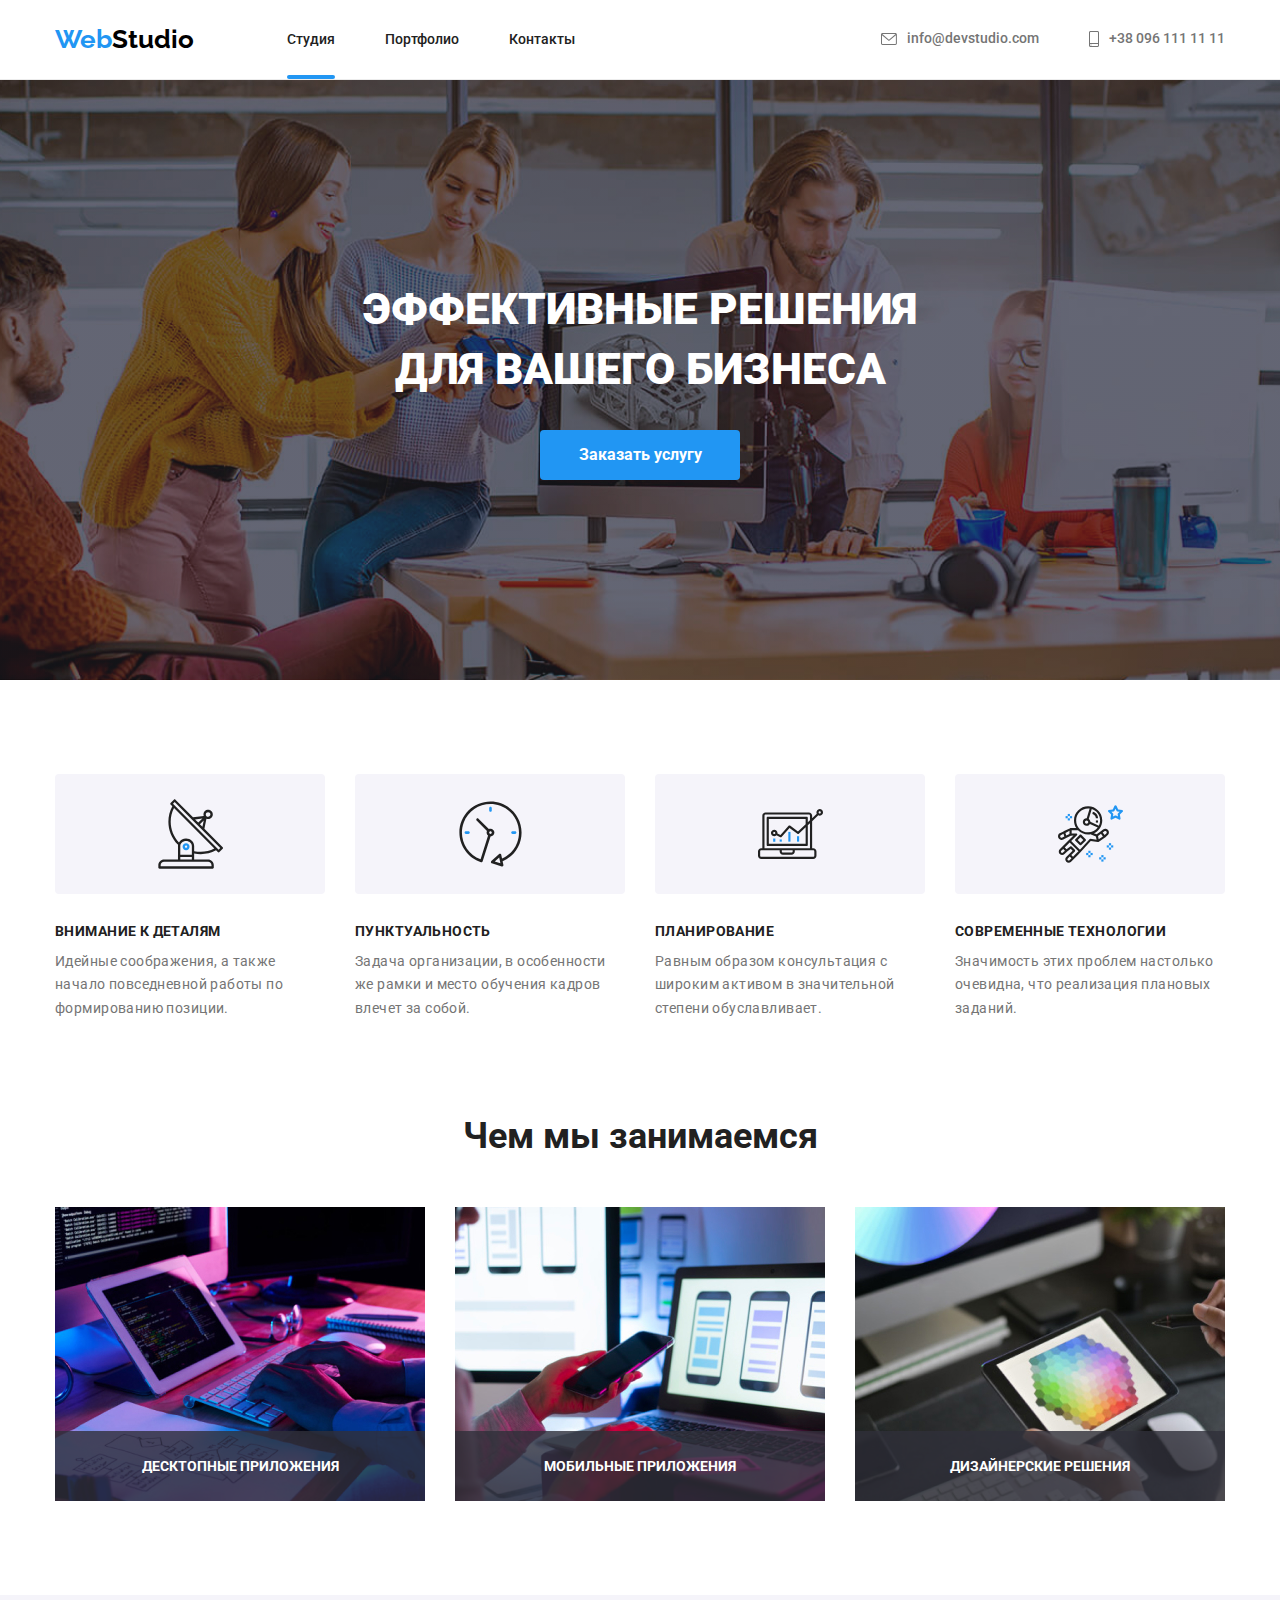
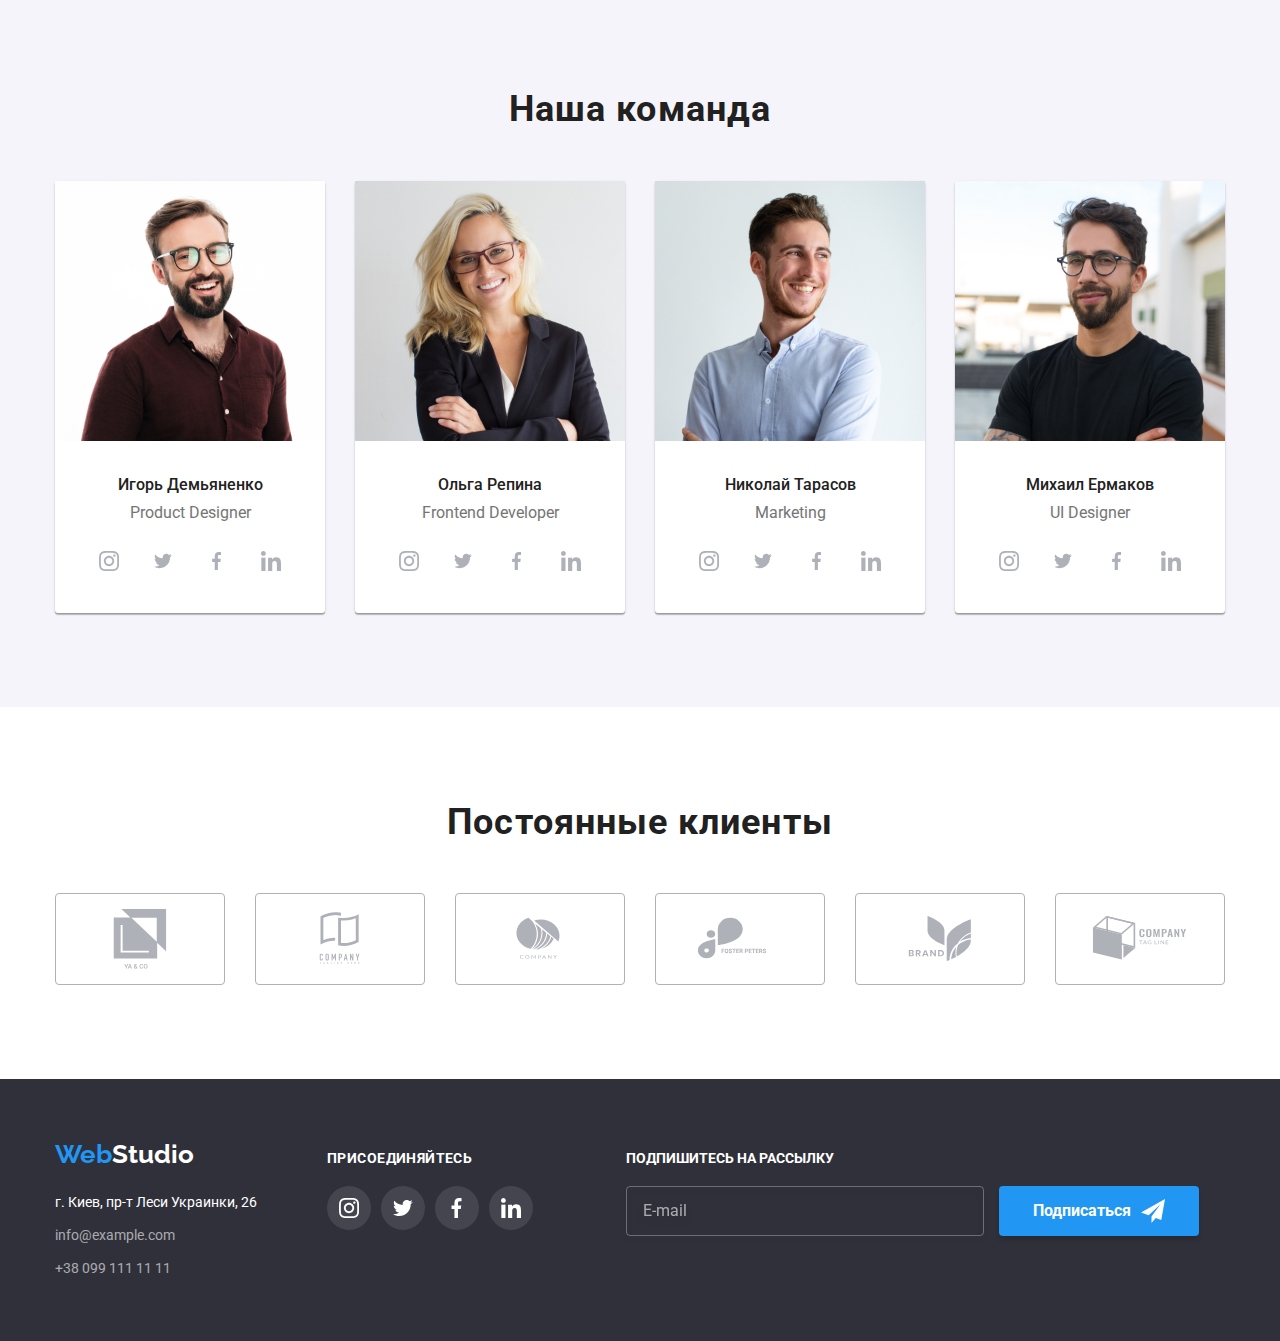
==== commit ea1e7a3d: "исправления" ====
--- a/index.html
+++ b/index.html
@@ -437,7 +437,6 @@
                 </svg>
                 </div>
             </div>
-            <div class="modal-for-field .is-hidden">
                 <label for="user-text" class="modal-form-text">Комментарий</label>
                 <textarea 
                 name="user-text" 
@@ -445,7 +444,6 @@
                 class="modal-text"
                 placeholder="Введите текст"
                 ></textarea>
-            </div>
             <fieldset class="sub-box">
                 <input type="checkbox"name="policy" id="modal-check" class="modal-check visually-hidden"> 
                 <label for="modal-check" class="modal-check-text">
--- a/css/styles.css
+++ b/css/styles.css
@@ -228,7 +228,6 @@
     padding-top: 200px;
     padding-bottom: 200px;
     max-width: 1600px;
-    min-width: 1600px;
     margin: 0 auto;
   }
 
@@ -248,6 +247,7 @@
     width: 200px;
     height: 50px;
     border-radius: 4px;
+    border: none;
     color: var(--white-collor);
     background: #2196f3;
   }
@@ -466,6 +466,7 @@
   display: flex;
   justify-content: center;
   margin-bottom: 50px;
+  
 }
 .section-portfolio {
   padding-top: 94px;
@@ -483,6 +484,7 @@
   font-size: 16px;
   line-height: 1.63;
   padding: 6px 22px;
+  border: none;
   transition: background-color 250ms linear, color 250ms linear ;
 }
 
@@ -690,7 +692,7 @@
   line-height: 1.17;
   color: rgba(33, 33, 33, 1);
   text-align: center;
-  margin-bottom: 30px;
+  margin-bottom: 12px;
 }
 .modal-for-field{
   margin-bottom: 10px;
@@ -738,6 +740,7 @@
   height: 120px;
   padding: 10px;
   resize: none;
+  margin-bottom: 20px;
 }
 .modal-text::placeholder{
   font-size: 12px;
@@ -790,10 +793,13 @@
 }
 .button-online{
   margin-left: 10px;
-
 }
 .sub-box{
   margin-bottom: 30px;
+  padding: 0;
+  /* justify-content: center; */
+  align-items: center;
+  display: flex;
 }
 .modal-check-text{
   font-size: 14px;
@@ -801,7 +807,8 @@
 color: #757575;
 letter-spacing: 0.03em;
 display: flex;
- align-items: center;
+align-items: center;
+padding: 0;
 }
 .modal-check{
 display: flex;
